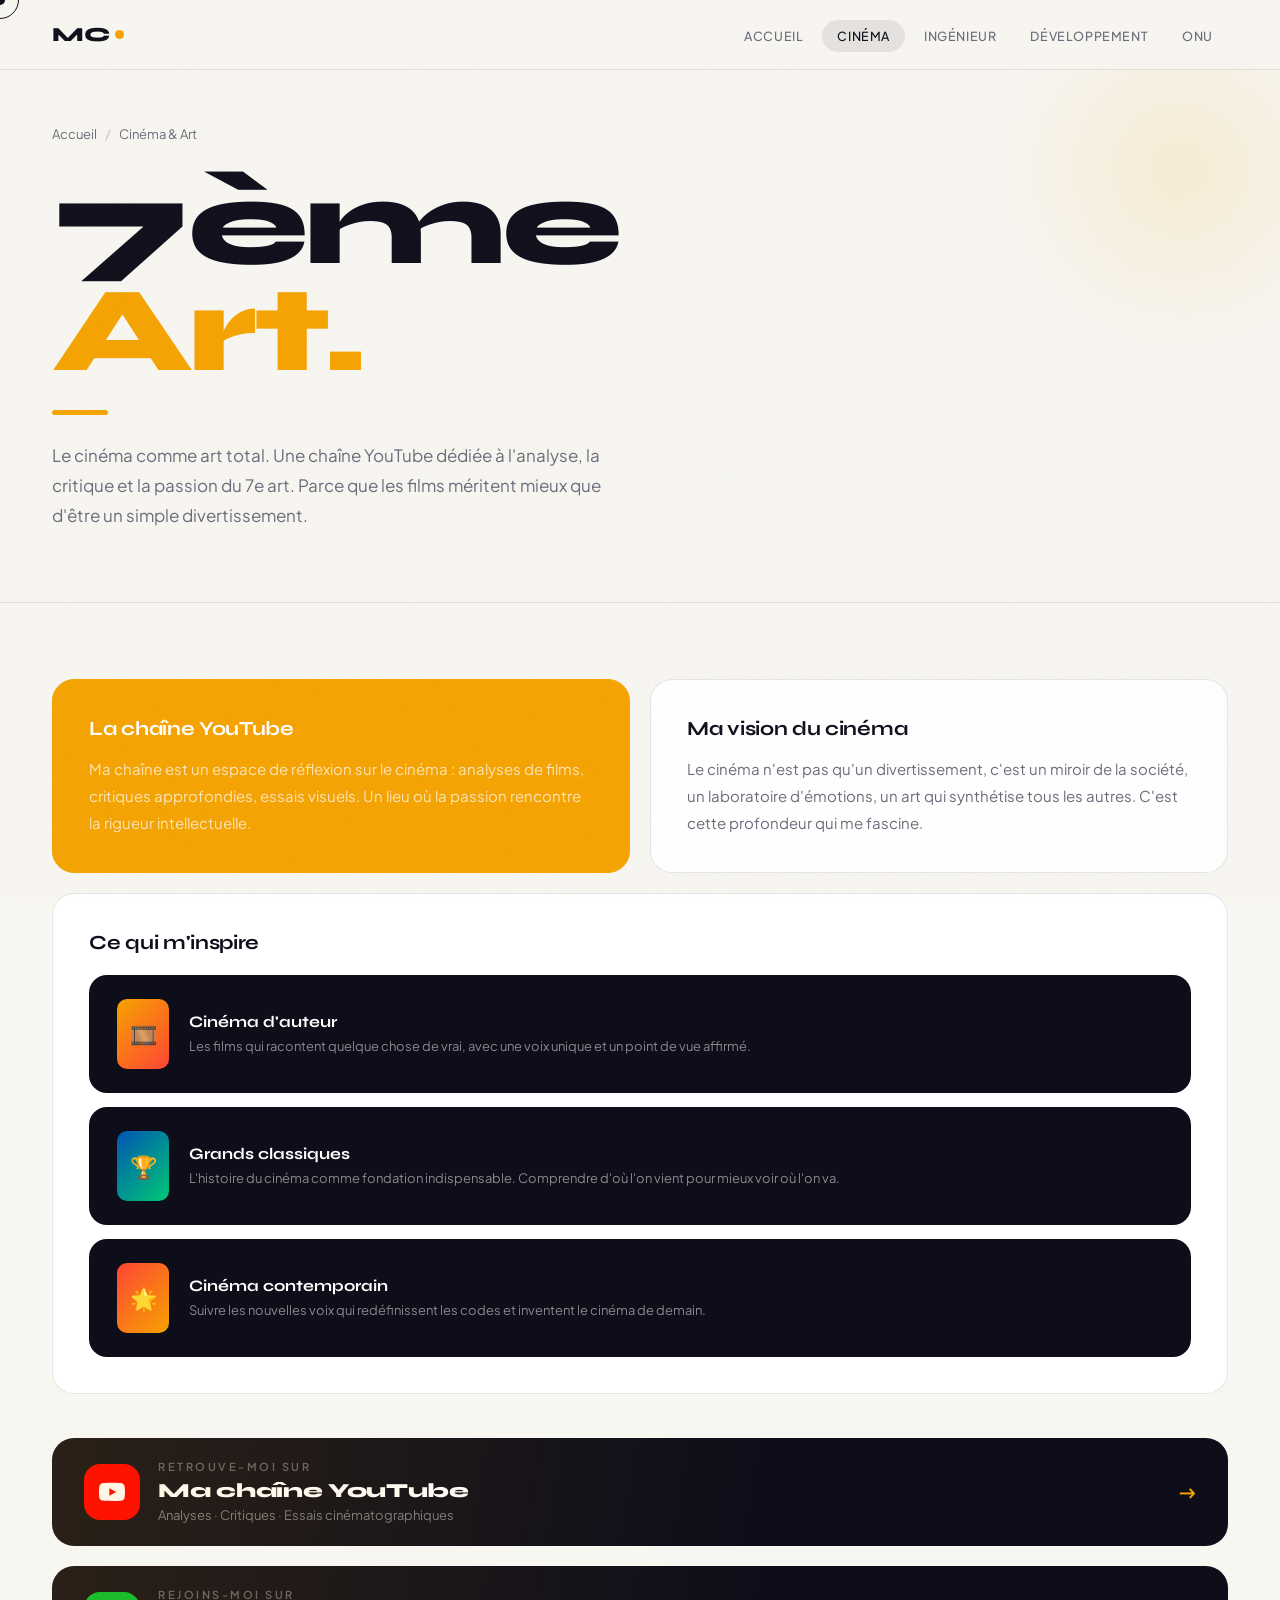
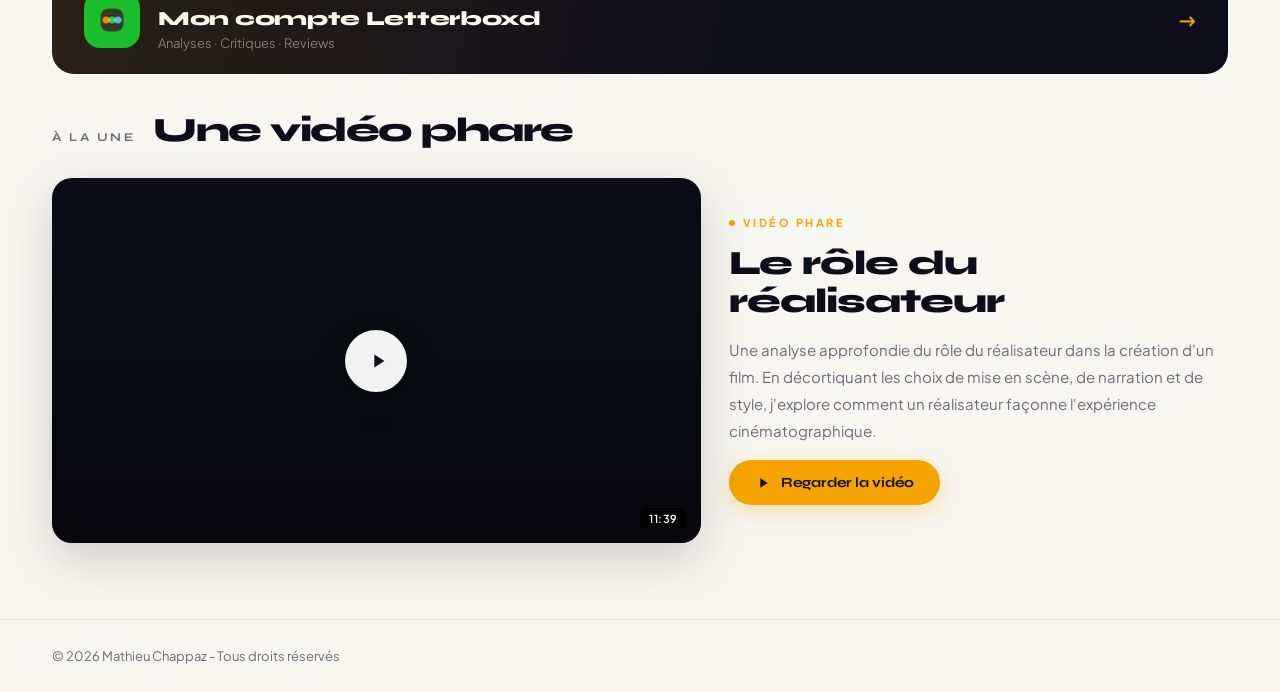
==== cinema.html @ b25f7c5b "Initial Refonte" ====
<!DOCTYPE html>
<html lang="fr">
<head>
  <meta charset="UTF-8">
  <meta name="viewport" content="width=device-width, initial-scale=1.0">
  <title>Cinéma — Mathieu Chappaz</title>
  <link rel="preconnect" href="https://fonts.googleapis.com">
  <link rel="preconnect" href="https://fonts.gstatic.com" crossorigin>
  <link href="https://fonts.googleapis.com/css2?family=Syne:wght@400;500;600;700;800&family=Plus+Jakarta+Sans:ital,wght@0,300;0,400;0,500;0,600;1,300;1,400&display=swap" rel="stylesheet">
  <link rel="stylesheet" href="style-base.css">
  <style>
    :root { --current: #F5A300; }
  </style>
  <script type="application/ld+json">
    {
      "@context": "https://schema.org",
      "@type": "Person",
      "url": "https://mathieuchappaz.com",
      "logo": "https://mathieuchappaz.com/Images/logo.png"
    }
  </script>
</head>
<body>
  <div class="c-dot" id="cDot"></div>
  <div class="c-ring" id="cRing"></div>

  <nav>
    <a class="nav-logo" onclick="go('home')">MC <div class="nav-logo-dot" id="navDot"></div></a>
    <ul class="nav-links">
      <li><a onclick="go('home')" id="nl-home">Accueil</a></li>
      <li><a onclick="go('cinema')" id="nl-cin" class="active">Cinéma</a></li>
      <li><a onclick="go('ingenieur')" id="nl-ing">Ingénieur</a></li>
      <li><a onclick="go('dev')" id="nl-dev">Développement</a></li>
      <li><a onclick="go('onu')" id="nl-onu">ONU</a></li>
    </ul>
    <div class="nav-hamburger" id="hamburger" onclick="toggleDrawer()"><span></span><span></span><span></span></div>
  </nav>
  <div class="mobile-drawer" id="mDrawer">
    <a onclick="go('home');toggleDrawer()">Accueil</a>
    <a onclick="go('cinema');toggleDrawer()">Cinéma</a>
    <a onclick="go('ingenieur');toggleDrawer()">Ingénieur</a>
    <a onclick="go('dev');toggleDrawer()">Développement</a>
    <a onclick="go('onu');toggleDrawer()">Nations Unies</a>
  </div>

  <div class="page" id="page-cinema" data-accent="cinema">
    <section class="inner-hero"><div class="inner-hero-deco"></div><p class="breadcrumb"><span onclick="go('home')">Accueil</span><span class="sep">/</span> Cinéma &amp; Art</p><div class="page-big-title">7ème<br><span class="a">Art.</span></div><div class="accent-bar"></div><p class="page-sub">Le cinéma comme art total. Une chaîne YouTube dédiée à l'analyse, la critique et la passion du 7e art. Parce que les films méritent mieux que d'être un simple divertissement.</p></section>
    <div class="inner-content">
      <div class="cards2">
        <div class="cblock accent reveal"><h3>La chaîne YouTube</h3><p>Ma chaîne est un espace de réflexion sur le cinéma : analyses de films, critiques approfondies, essais visuels. Un lieu où la passion rencontre la rigueur intellectuelle.</p></div>
        <div class="cblock reveal"><h3>Ma vision du cinéma</h3><p>Le cinéma n'est pas qu'un divertissement, c'est un miroir de la société, un laboratoire d'émotions, un art qui synthétise tous les autres. C'est cette profondeur qui me fascine.</p></div>
        <div class="cblock span2 reveal"><h3>Ce qui m'inspire</h3><div class="films-list" style="margin-top:20px;"><div class="film-row"><div class="film-thumb c1">🎞️</div><div class="film-info"><h4>Cinéma d'auteur</h4><p>Les films qui racontent quelque chose de vrai, avec une voix unique et un point de vue affirmé.</p></div></div><div class="film-row"><div class="film-thumb c2">🏆</div><div class="film-info"><h4>Grands classiques</h4><p>L'histoire du cinéma comme fondation indispensable. Comprendre d'où l'on vient pour mieux voir où l'on va.</p></div></div><div class="film-row"><div class="film-thumb c3">🌟</div><div class="film-info"><h4>Cinéma contemporain</h4><p>Suivre les nouvelles voix qui redéfinissent les codes et inventent le cinéma de demain.</p></div></div></div></div>
      </div>
      <div class="yt-channel-wrap reveal">
        <a href="https://www.youtube.com/@mathieuchppz" target="_blank" rel="noopener" class="yt-channel-btn">
          <div class="yt-icon-wrap"><svg viewBox="0 0 24 24"><path d="M23.498 6.186a3.016 3.016 0 0 0-2.122-2.136C19.505 3.545 12 3.545 12 3.545s-7.505 0-9.377.505A3.017 3.017 0 0 0 .502 6.186C0 8.07 0 12 0 12s0 3.93.502 5.814a3.016 3.016 0 0 0 2.122 2.136c1.871.505 9.376.505 9.376.505s7.505 0 9.377-.505a3.015 3.015 0 0 0 2.122-2.136C24 15.93 24 12 24 12s0-3.93-.502-5.814zM9.545 15.568V8.432L15.818 12l-6.273 3.568z"/></svg></div>
          <div class="yt-channel-info"><p>Retrouve-moi sur</p><h3>Ma chaîne YouTube</h3><span class="yt-channel-sub">Analyses · Critiques · Essais cinématographiques</span></div>
          <span class="yt-arrow">→</span>
        </a>
      </div>
      <div class="yt-channel-wrap reveal" style="margin-top:0;">
        <a href="https://letterboxd.com/Mathieuchppz/" target="_blank" rel="noopener" class="yt-channel-btn">
          <div class="yt-icon-wrap" style="background:#00C030;"><img src="Images/CINEMA/Letterboxd_Logo.png" alt="Letterboxd" style="width:26px;height:26px;object-fit:contain;"></div>
          <div class="yt-channel-info"><p>Rejoins-moi sur</p><h3>Mon compte Letterboxd</h3><span class="yt-channel-sub">Analyses · Critiques · Reviews</span></div>
          <span class="yt-arrow">→</span>
        </a>
      </div>
      <div class="section-head" style="margin-bottom:28px; margin-top:36px;"><span class="s-num">À la une</span><h2 class="s-title" style="font-size:clamp(22px,2.8vw,34px);">Une vidéo phare</h2></div>
      <div class="featured-video-wrap reveal">
        <a class="video-thumbnail" href="https://youtu.be/2oAzwZr1Eak" target="_blank" rel="noopener">
          <div class="thumb-bg" style="background-image:url('https://img.youtube.com/vi/2oAzwZr1Eak/maxresdefault.jpg'); background-size:cover; background-position:center;"></div>
          <div class="thumb-overlay"></div>
          <div class="play-btn"><svg viewBox="0 0 24 24"><path d="M8 5v14l11-7z"/></svg></div>
          <span class="video-duration">11:39</span>
        </a>
        <div class="video-info">
          <span class="video-tag"><span class="video-tag-dot"></span>Vidéo phare</span>
          <h3 class="video-title">Le rôle du réalisateur</h3>
          <p class="video-desc">Une analyse approfondie du rôle du réalisateur dans la création d'un film. En décortiquant les choix de mise en scène, de narration et de style, j'explore comment un réalisateur façonne l'expérience cinématographique.</p>
          <a class="video-watch-btn" href="https://youtu.be/2oAzwZr1Eak" target="_blank" rel="noopener"><svg viewBox="0 0 24 24"><path d="M8 5v14l11-7z"/></svg>Regarder la vidéo</a>
        </div>
      </div>
    </div>
    <footer><p>© 2026 Mathieu Chappaz - Tous droits réservés</p></footer>
  </div>

  <script src="script-base.js"></script>
</body>
</html>
---- style-base.css ----
:root {
      --bg:        #F8F6F1;
      --dark:      #0E0E1A;
      --text:      #1A1A2E;
      --muted:     #6B6B7B;
      --border:    rgba(14,14,26,0.1);
      --onu:       #0055B3;
      --ing:       #8E4585;
      --cinema:    #F5A300;
      --dev:       #00C875;
      --nav-h:     70px;
      --ff-d:      'Syne', sans-serif;
      --ff-b:      'Plus Jakarta Sans', sans-serif;
      --current:   #FF4535;
      --cursor-col:#0E0E1A;
    }
    *, *::before, *::after { margin:0; padding:0; box-sizing:border-box; }
    html { scroll-behavior:smooth; }
    body { background:var(--bg); color:var(--text); font-family:var(--ff-b); cursor:none; overflow-x:hidden; -webkit-font-smoothing:antialiased; }
    body::after { content:''; position:fixed; inset:0; background-image:url("data:image/svg+xml,%3Csvg xmlns='http://www.w3.org/2000/svg' width='300' height='300'%3E%3Cfilter id='n'%3E%3CfeTurbulence type='fractalNoise' baseFrequency='0.75' numOctaves='4'/%3E%3C/filter%3E%3Crect width='300' height='300' filter='url(%23n)' opacity='0.04'/%3E%3C/svg%3E"); pointer-events:none; z-index:9000; }

    /* CURSOR — uses --cursor-col so it can be changed per page */
    .c-dot  { position:fixed; width:10px; height:10px; background:var(--cursor-col); border-radius:50%; pointer-events:none; z-index:9999; transform:translate(-50%,-50%); transition:transform .2s, background .3s; mix-blend-mode:multiply; }
    .c-ring { position:fixed; width:38px; height:38px; border:1.5px solid var(--cursor-col); border-radius:50%; pointer-events:none; z-index:9998; transform:translate(-50%,-50%); mix-blend-mode:multiply; transition:border-color .3s; }

    /* NAV */
    nav { position:fixed; top:0; left:0; right:0; height:var(--nav-h); display:flex; align-items:center; justify-content:space-between; padding:0 52px; background:rgba(248,246,241,.88); backdrop-filter:blur(14px); border-bottom:1px solid var(--border); z-index:1000; }
    .nav-logo { font-family:var(--ff-d); font-size:20px; font-weight:800; letter-spacing:-.5px; color:var(--dark); display:flex; align-items:center; gap:6px; text-decoration:none; cursor:pointer; }
    .nav-logo-dot { width:9px; height:9px; border-radius:50%; background:var(--current); transition:background .4s; }
    .nav-links { display:flex; gap:4px; list-style:none; }
    .nav-links a { font-size:12.5px; font-weight:500; letter-spacing:.6px; text-transform:uppercase; color:var(--muted); padding:8px 15px; border-radius:100px; cursor:pointer; transition:all .25s; text-decoration:none; }
    .nav-links a:hover { color:var(--dark); background:rgba(14,14,26,.07); }
    .nav-links a.active { color:var(--dark); background:rgba(14,14,26,.08); }
    .nav-hamburger { display:none; flex-direction:column; gap:5px; cursor:pointer; padding:8px; }
    .nav-hamburger span { display:block; width:22px; height:2px; background:var(--dark); border-radius:2px; transition:.3s; }
    .mobile-drawer { display:none; position:fixed; top:var(--nav-h); left:0; right:0; background:var(--bg); border-bottom:1px solid var(--border); z-index:999; flex-direction:column; padding:16px; }
    .mobile-drawer.open { display:flex; }
    .mobile-drawer a { font-size:15px; font-weight:600; color:var(--text); padding:14px 16px; border-radius:12px; text-decoration:none; transition:background .2s; cursor:pointer; }
    .mobile-drawer a:hover { background:rgba(14,14,26,.06); }

    /* Remove blur on ONU texts pages (PC + mobile) */
    /* PAGE SYSTEM */
    .page { min-height:100vh; padding-top:var(--nav-h); animation:pageIn .5s cubic-bezier(.16,1,.3,1); }
    @keyframes pageIn { from{opacity:0;transform:translateY(16px)} to{opacity:1;transform:translateY(0)} }

    /* HERO */
    .hero { min-height:calc(100vh - var(--nav-h)); padding:52px 52px 48px; display:flex; flex-direction:column; justify-content:center; position:relative; overflow:hidden; }
    .hero-kicker { font-size:12px; font-weight:600; letter-spacing:3.5px; text-transform:uppercase; color:var(--muted); margin-bottom:28px; opacity:0; animation:revealUp .6s ease forwards .2s; }
    .hero-name { font-family:var(--ff-d); font-weight:800; letter-spacing:-5px; line-height:.88; }
    .hero-name .ln { display:block; overflow:hidden; }
    .hero-name .ln span { display:block; font-size:clamp(72px,12.5vw,196px); opacity:0; transform:translateY(90px); }
    .hero-name .ln:nth-child(1) span { animation:slideUp .85s cubic-bezier(.16,1,.3,1) forwards .3s; }
    .hero-name .ln:nth-child(2) span { animation:slideUp .85s cubic-bezier(.16,1,.3,1) forwards .48s; color:transparent; -webkit-text-stroke:2.5px var(--dark); }
    .hero-bottom { margin-top:36px; display:flex; align-items:flex-end; justify-content:space-between; gap:24px; opacity:0; animation:revealUp .7s ease forwards .85s; }
    .hero-tagline { font-family:var(--ff-d); font-size:clamp(18px,2.2vw,28px); font-weight:600; color:var(--dark); letter-spacing:-.5px; max-width:440px; line-height:1.25; }
    .hero-scroll { position:absolute; right:52px; bottom:44px; display:flex; flex-direction:column; align-items:center; gap:10px; opacity:0; animation:revealUp .6s ease forwards 1.2s; }
    .hero-scroll span { font-size:10px; letter-spacing:3px; text-transform:uppercase; color:var(--muted); writing-mode:vertical-rl; }
    .hero-scroll-line { width:1px; height:52px; background:linear-gradient(to bottom, var(--muted), transparent); }
    .hero-blob { position:absolute; right:-180px; top:50%; width:520px; height:520px; border-radius:50%; background:radial-gradient(circle, rgba(245,163,0,.14) 0%, transparent 70%); transform:translateY(-50%); pointer-events:none; }

    /* DOMAINS */
    .section-domains { padding:80px 52px; }
    .section-head { display:flex; align-items:baseline; gap:18px; margin-bottom:44px; }
    .s-num { font-family:var(--ff-d); font-size:12px; font-weight:700; letter-spacing:2.5px; text-transform:uppercase; color:var(--muted); }
    .s-title { font-family:var(--ff-d); font-size:clamp(28px,3.5vw,48px); font-weight:800; letter-spacing:-1.5px; color:var(--dark); }
    .domains-grid { display:grid; grid-template-columns:1.35fr 1fr 1fr 1.35fr; grid-template-rows:370px 260px; gap:14px; }
    .dcard { border-radius:22px; padding:32px 36px; overflow:hidden; position:relative; cursor:pointer; display:flex; flex-direction:column; transition:transform .45s cubic-bezier(.16,1,.3,1), box-shadow .45s; }
    .dcard:hover { transform:scale(.975) translateY(-6px); box-shadow:0 28px 60px rgba(0,0,0,.12); }
    .dcard::before { content:''; position:absolute; inset:0; background:linear-gradient(145deg, rgba(255,255,255,.18) 0%, transparent 55%); pointer-events:none; }
    .dcard.ing { background:var(--ing); grid-column:2/4; grid-row:1; }
    .dcard.cin { background:var(--cinema); grid-column:1; grid-row:1/3; }
    .dcard.dev { background:var(--dev); grid-column:2/4; grid-row:2; }
    .dcard.onu { background:var(--onu); grid-column:4; grid-row:1/3; }
    .dcard-idx { font-family:var(--ff-d); font-size:11px; font-weight:700; letter-spacing:2px; color:rgba(255,255,255,.45); margin-bottom:auto; }
    .dcard-body { display:flex; flex-direction:column; }
    .dcard-ico { font-size:38px; line-height:1; margin-bottom:14px; }
    .dcard-title { font-family:var(--ff-d); font-size:26px; font-weight:800; color:#fff; letter-spacing:-.5px; line-height:1.1; margin-bottom:10px; }
    .dcard-desc { font-size:13.5px; line-height:1.65; color:rgba(255,255,255,.7); max-width:300px; margin-bottom:22px; }
    .dcard-cta { display:inline-flex; align-items:center; gap:8px; font-size:12px; font-weight:700; letter-spacing:1.5px; text-transform:uppercase; color:#fff; border-bottom:1.5px solid rgba(255,255,255,.35); padding-bottom:4px; transition:gap .25s; }
    .dcard:hover .dcard-cta { gap:16px; }

    /* ABOUT — photo agrandie */
    .section-about { padding:100px 52px; display:grid; grid-template-columns:auto 1.1fr; gap:72px; align-items:center; }
    .about-photo-wrap { position:relative; flex-shrink:0; }
    .about-photo {
      width:480px; height:620px;
      border-radius:28px;
      background:linear-gradient(160deg, rgba(255,69,53,.07) 0%, rgba(0,85,179,.07) 50%, rgba(245,163,0,.07) 100%);
      border:1.5px solid var(--border);
      display:flex; flex-direction:column; align-items:center; justify-content:center;
      font-size:72px; gap:12px; overflow:hidden; position:relative;
    }
    .about-photo img { width:100%; height:100%; object-fit:cover; display:block; }
    .about-photo-hint { font-size:12px; color:var(--muted); font-style:italic; }
    .about-pills { position:absolute; right:-20px; top:36px; display:flex; flex-direction:column; gap:10px; }
    .pill { background:var(--dark); color:#fff; padding:11px 18px; border-radius:100px; font-size:13px; font-weight:500; white-space:nowrap; display:flex; align-items:center; gap:8px; box-shadow:0 6px 20px rgba(14,14,26,.18); }
    .pill strong { font-family:var(--ff-d); font-size:16px; font-weight:800; }
    .about-label { font-size:11px; font-weight:700; letter-spacing:3.5px; text-transform:uppercase; color:var(--muted); margin-bottom:14px; }
    .about-heading { font-family:var(--ff-d); font-size:clamp(34px,3.8vw,52px); font-weight:800; letter-spacing:-2px; line-height:1.02; color:var(--dark); margin-bottom:22px; }
    .about-heading em { font-style:italic; color:#FF4535; }
    .about-body { font-size:15.5px; line-height:1.85; color:var(--muted); margin-bottom:30px; }
    .tags-row { display:flex; flex-wrap:wrap; gap:9px; }
    .tag { padding:7px 15px; border-radius:100px; border:1.5px solid var(--border); font-size:13px; font-weight:500; color:var(--text); cursor:default; transition:all .25s; }
    .tag:hover { border-color:var(--dark); background:var(--dark); color:#fff; }

    /* CONTACT */
    .section-contact { margin:20px 52px 80px; background:var(--dark); border-radius:30px; padding:76px 72px; display:flex; align-items:center; justify-content:space-between; gap:48px; position:relative; overflow:hidden; }
    .contact-glow1 { position:absolute; right:-100px; top:-120px; width:420px; height:420px; border-radius:50%; background:radial-gradient(circle, var(--onu), transparent 70%); opacity:.28; pointer-events:none; }
    .contact-glow2 { position:absolute; left:180px; bottom:-100px; width:320px; height:320px; border-radius:50%; background:radial-gradient(circle, var(--cinema), transparent 70%); opacity:.2; pointer-events:none; }
    .contact-copy { position:relative; z-index:1; }
    .contact-copy h2 { font-family:var(--ff-d); font-size:clamp(40px,5.5vw,76px); font-weight:800; letter-spacing:-3px; color:#fff; line-height:.92; margin-bottom:18px; }
    .contact-copy p { font-size:15.5px; color:rgba(255,255,255,.5); max-width:360px; line-height:1.75; }
    .contact-btn-wrap { flex-shrink:0; z-index:1; }
    .contact-btn { display:inline-flex; align-items:center; gap:14px; background:#fff; color:var(--dark); padding:18px 30px; border-radius:100px; font-family:var(--ff-d); font-size:17px; font-weight:700; letter-spacing:-.3px; text-decoration:none; transition:all .3s; box-shadow:0 8px 32px rgba(0,0,0,.2); }
    .contact-btn:hover { background:var(--dev); transform:scale(1.04); }
    .contact-btn-icon { width:34px; height:34px; background:var(--dark); border-radius:50%; display:flex; align-items:center; justify-content:center; font-size:15px; flex-shrink:0; }

    /* FOOTER */
    footer { padding:28px 52px; border-top:1px solid var(--border); display:flex; align-items:center; justify-content:space-between; }
    footer p { font-size:13px; color:var(--muted); }

    /* INNER PAGES */
    [data-accent="onu"]     { --pa: var(--onu); }
    [data-accent="ing"]     { --pa: var(--ing); }
    [data-accent="cinema"]  { --pa: var(--cinema); }
    [data-accent="dev"]     { --pa: var(--dev); }
    [data-accent="hopaway"] { --pa: #00C875; }
    [data-accent="opinion"] { --pa: var(--dev); }
    [data-accent="texte"]   { --pa: var(--onu); }
    .inner-hero { padding:56px 52px 72px; position:relative; overflow:hidden; border-bottom:1px solid var(--border); }
    .breadcrumb { font-size:13px; color:var(--muted); display:flex; align-items:center; gap:8px; margin-bottom:28px; }
    .breadcrumb span { cursor:pointer; transition:color .2s; }
    .breadcrumb span:hover { color:var(--dark); }
    .breadcrumb .sep { opacity:.4; }
    .page-big-title { font-family:var(--ff-d); font-weight:800; font-size:clamp(56px,9.5vw,136px); letter-spacing:-4px; line-height:.88; color:var(--dark); }
    .page-big-title .a { color:var(--pa); }
    .accent-bar { width:56px; height:5px; border-radius:100px; background:var(--pa); margin:26px 0; }
    .page-sub { font-size:17px; color:var(--muted); max-width:580px; line-height:1.75; }
    .texte-sub {
      font-size:15px;
      color:var(--muted);
      max-width:760px;
      line-height:1.8;
      letter-spacing:.1px;
    }
    .texte-sub-video-wrap {
      margin-top:18px;
      max-width:560px;
      border-radius:16px;
      overflow:hidden;
      border:1px solid var(--border);
      background:#111;
      box-shadow:0 18px 45px rgba(14,14,26,.18);
      transition:transform .35s cubic-bezier(.16,1,.3,1), box-shadow .35s;
    }
    .texte-sub-video-wrap:hover {
      transform:translateY(-4px);
      box-shadow:0 26px 58px rgba(14,14,26,.26);
    }
    .texte-sub-video {
      display:block;
      width:100%;
      height:auto;
      aspect-ratio:16/9;
      background:#000;
      cursor:pointer;
    }
    .inner-hero-deco { position:absolute; right:-80px; top:-80px; width:360px; height:360px; border-radius:50%; background:radial-gradient(circle, var(--pa), transparent 70%); opacity:.12; pointer-events:none; }
    .inner-content { padding:76px 52px; }

    /* CARDS */
    .cards2 { display:grid; grid-template-columns:1fr 1fr; gap:20px; margin-bottom:40px; }
    .cblock { background:#fff; border:1px solid var(--border); border-radius:22px; padding:36px; }
    .cblock.accent { background:var(--pa); border-color:var(--pa); }
    .cblock h3 { font-family:var(--ff-d); font-size:20px; font-weight:700; color:var(--dark); letter-spacing:-.3px; margin-bottom:14px; }
    .cblock.accent h3 { color:#fff; }
    .cblock p { font-size:15px; line-height:1.8; color:var(--muted); }
    .cblock.accent p { color:rgba(255,255,255,.72); }
    .cblock.span2 { grid-column:1/3; }

    /* TIMELINE */
    .timeline { padding-left:28px; position:relative; }
    .timeline::before { content:''; position:absolute; left:0; top:10px; bottom:0; width:2px; background:var(--border); }
    .tl-item { position:relative; margin-bottom:32px; }
    .tl-item::before { content:''; position:absolute; left:-32px; top:10px; width:10px; height:10px; border-radius:50%; background:var(--pa); border:2px solid var(--bg); }
    .tl-date { font-size:11px; font-weight:700; letter-spacing:2.5px; text-transform:uppercase; color:var(--pa); margin-bottom:5px; }
    .tl-title { font-family:var(--ff-d); font-size:18px; font-weight:700; color:var(--dark); letter-spacing:-.3px; margin-bottom:7px; }
    .tl-desc { font-size:14px; line-height:1.72; color:var(--muted); }

    /* SKILLS */
    .skills-row { display:grid; grid-template-columns:repeat(3,1fr); gap:16px; }
    .skill-tile { text-align:center; padding:28px 20px; background:var(--bg); border-radius:18px; border:1px solid var(--border); transition:transform .3s, box-shadow .3s; }
    .skill-tile:hover { transform:translateY(-6px); box-shadow:0 16px 40px rgba(0,0,0,.07); }
    .skill-tile .ico { font-size:34px; margin-bottom:12px; }
    .skill-tile p { font-family:var(--ff-d); font-size:14px; font-weight:700; color:var(--dark); }

    /* PROJECT CARDS */
    .projects-grid { display:grid; grid-template-columns:repeat(3,1fr); gap:20px; margin-bottom:48px; }
    .proj-card { border-radius:24px; overflow:hidden; background:#fff; border:1px solid var(--border); display:flex; flex-direction:column; cursor:pointer; transition:transform .4s cubic-bezier(.16,1,.3,1), box-shadow .4s; }
    .proj-card:hover { transform:translateY(-10px); box-shadow:0 32px 64px rgba(0,0,0,.1); }
    .proj-card:hover .proj-img { transform:scale(1.06); }
    .proj-card:hover .proj-arrow { transform:translateX(5px); }
    .proj-visual { width:100%; height:220px; overflow:hidden; position:relative; flex-shrink:0; }
    .proj-img { width:100%; height:100%; object-fit:cover; display:block; transition:transform .5s cubic-bezier(.16,1,.3,1); }
    .proj-visual.c-green { background:linear-gradient(135deg,#00C87522,#005C3522); }
    .proj-visual-ico { position:absolute; inset:0; display:flex; align-items:center; justify-content:center; font-size:56px; }
    .proj-badge { position:absolute; top:14px; left:14px; background:var(--dark); color:#fff; font-size:10px; font-weight:700; letter-spacing:1.5px; text-transform:uppercase; padding:5px 12px; border-radius:100px; }
    .proj-badge.award { background:var(--cinema); color:var(--dark); }
    .proj-body { padding:24px 26px 26px; display:flex; flex-direction:column; flex:1; gap:10px; }
    .proj-num { font-size:10px; font-weight:700; letter-spacing:2.5px; text-transform:uppercase; color:var(--dev); }
    .proj-body h3 { font-family:var(--ff-d); font-size:19px; font-weight:800; color:var(--dark); letter-spacing:-.4px; line-height:1.15; }
    .proj-body p { font-size:13.5px; color:var(--muted); line-height:1.7; flex:1; }
    .proj-footer { display:flex; align-items:center; justify-content:space-between; margin-top:6px; padding-top:16px; border-top:1px solid var(--border); }
    .proj-tag { display:inline-flex; align-items:center; gap:6px; padding:6px 13px; border-radius:100px; background:rgba(0,200,117,.12); color:#009B5C; font-size:11px; font-weight:700; letter-spacing:.8px; text-transform:uppercase; text-decoration:none; }
    .proj-arrow { font-size:18px; color:var(--muted); transition:transform .3s, color .3s; font-family:var(--ff-d); font-weight:700; }
    .proj-card:hover .proj-arrow { color:var(--dark); }

    /* RESEARCH CARD (lien vers un travail de recherche externe) */
    .research-card { display:flex; align-items:stretch; background:#fff; border:1px solid var(--border); border-radius:24px; overflow:hidden; text-decoration:none; color:inherit; margin-bottom:48px; transition:transform .4s cubic-bezier(.16,1,.3,1), box-shadow .4s; }
    .research-card:hover { transform:translateY(-8px); box-shadow:0 28px 60px rgba(0,0,0,.1); }
    .research-card:hover .research-arrow { transform:translate(3px,-3px); }
    .research-visual { flex:0 0 220px; display:flex; align-items:center; justify-content:center; background:linear-gradient(150deg, var(--pa), var(--dark)); }
    .research-ico { font-size:56px; }
    .research-body { flex:1; padding:32px 36px; display:flex; flex-direction:column; gap:12px; }
    .research-meta { font-size:11px; font-weight:700; letter-spacing:2px; text-transform:uppercase; color:var(--pa); }
    .research-body h3 { font-family:var(--ff-d); font-size:22px; font-weight:800; color:var(--dark); letter-spacing:-.4px; line-height:1.2; }
    .research-body p { font-size:14px; line-height:1.75; color:var(--muted); max-width:580px; }
    .research-tags { display:flex; flex-wrap:wrap; gap:8px; margin-top:2px; }
    .research-tag { font-size:11px; font-weight:700; letter-spacing:.6px; text-transform:uppercase; color:var(--pa); background:rgba(14,14,26,.06); padding:6px 12px; border-radius:100px; }
    .research-link { display:inline-flex; align-items:center; gap:8px; font-size:12.5px; font-weight:700; letter-spacing:1px; text-transform:uppercase; color:var(--dark); margin-top:auto; padding-top:10px; }
    .research-arrow { display:inline-block; transition:transform .3s; }

    /* ONU GALLERY */
    .onu-gallery { display:grid; grid-template-columns:1.6fr 1fr 1fr; grid-template-rows:260px 200px; gap:14px; margin-top:32px; }
    .onu-photo { border-radius:20px; overflow:hidden; position:relative; display:flex; align-items:flex-end; transition:transform .4s cubic-bezier(.16,1,.3,1), box-shadow .4s; }
    .onu-photo:hover { transform:scale(.975) translateY(-5px); box-shadow:0 24px 52px rgba(0,0,0,.13); }
    .onu-photo.span-col { grid-column:1; grid-row:1/3; }
    .onu-photo.top-r1 { grid-column:2; grid-row:1; }
    .onu-photo.top-r2 { grid-column:3; grid-row:1; }
    .onu-photo.bot-r1 { grid-column:2; grid-row:2; }
    .onu-photo.bot-r2 { grid-column:3; grid-row:2; }
    .onu-photo-overlay { position:absolute; inset:0; background:linear-gradient(to bottom, transparent 40%, rgba(0,0,0,.45) 100%); z-index:1; }

    /* ONU — PRIX ET DISTINCTIONS */
    .onu-award-wrap { margin-top:28px; margin-bottom:68px; max-width:980px; margin-left:auto; margin-right:auto; }
    .onu-award-card { cursor:pointer; background:#fff; border:1px solid var(--border); border-radius:24px; padding:18px; transition:transform .35s cubic-bezier(.16,1,.3,1), box-shadow .35s; box-shadow:0 10px 34px rgba(14,14,26,.08); }
    .onu-award-card:hover { transform:translateY(-6px); box-shadow:0 24px 56px rgba(14,14,26,.14); }
    .onu-award-image-wrap { position:relative; border-radius:18px; overflow:hidden; aspect-ratio:16/9; background:linear-gradient(130deg,#f4f7ff,#dfe8ff); }
    .onu-award-image { width:100%; height:100%; object-fit:cover; display:block; }
    .onu-award-image-overlay { position:absolute; inset:0; background:linear-gradient(to top, rgba(14,14,26,.42) 0%, rgba(14,14,26,.08) 55%, rgba(14,14,26,0) 100%); }
    .onu-award-zoom-hint { position:absolute; right:16px; bottom:16px; background:rgba(255,255,255,.92); color:var(--dark); font-size:10px; font-weight:700; letter-spacing:1.8px; text-transform:uppercase; padding:8px 12px; border-radius:100px; }
    .onu-award-caption { margin-top:16px; display:flex; flex-direction:column; gap:7px; }
    .onu-award-caption strong { font-family:var(--ff-d); font-size:18px; font-weight:800; color:var(--dark); letter-spacing:-.4px; }
    .onu-award-caption span { font-size:12px; letter-spacing:1.3px; text-transform:uppercase; color:var(--onu); font-weight:700; }

    .award-lightbox { position:fixed; inset:0; z-index:10020; display:grid; grid-template-columns:minmax(0,1fr) minmax(320px,440px); opacity:0; pointer-events:none; transition:opacity .26s ease; }
    .award-lightbox.open { opacity:1; pointer-events:auto; }
    .award-lightbox-backdrop { position:absolute; inset:0; background:rgba(9,12,22,.78); backdrop-filter:blur(3px); }
    .award-lightbox-media { position:relative; z-index:1; display:flex; align-items:center; justify-content:center; padding:34px; }
    .award-lightbox-media img { width:min(92vw,1200px); max-height:88vh; object-fit:contain; border-radius:20px; box-shadow:0 35px 80px rgba(0,0,0,.5); border:1px solid rgba(255,255,255,.16); }
    .award-lightbox-panel { position:relative; z-index:1; height:100%; background:linear-gradient(180deg,#ffffff 0%,#f8fafe 100%); border-left:1px solid rgba(0,85,179,.13); padding:34px 30px; overflow-y:auto; box-shadow:-10px 0 46px rgba(14,14,26,.15); }
    .award-lightbox-label { font-size:10px; font-weight:700; letter-spacing:2.2px; text-transform:uppercase; color:var(--onu); margin-bottom:14px; display:flex; align-items:center; gap:8px; }
    .award-lightbox-label::before { content:''; width:4px; height:4px; border-radius:50%; background:var(--onu); display:block; }
    .award-lightbox-title { font-family:var(--ff-d); font-size:28px; font-weight:800; letter-spacing:-.8px; color:var(--dark); line-height:1.08; margin-bottom:14px; }
    .award-lightbox-meta { font-size:11px; font-weight:700; letter-spacing:2px; text-transform:uppercase; color:var(--muted); margin-bottom:20px; }
    .award-lightbox-text { font-size:14px; line-height:1.8; color:var(--muted); }
    .award-lightbox-close { position:absolute; top:16px; right:16px; width:38px; height:38px; border-radius:50%; border:1px solid var(--border); background:#fff; color:var(--dark); display:flex; align-items:center; justify-content:center; font-size:18px; cursor:pointer; transition:transform .2s ease, box-shadow .2s ease; }
    .award-lightbox-close:hover { transform:scale(1.06); box-shadow:0 6px 20px rgba(14,14,26,.15); }

    /* CINEMA */
    .films-list { display:flex; flex-direction:column; gap:14px; }
    .film-row { background:var(--dark); border-radius:18px; padding:24px 28px; display:flex; align-items:center; gap:20px; transition:transform .3s; }
    .film-row:hover { transform:translateX(8px); }
    .film-thumb { width:52px; height:70px; border-radius:10px; flex-shrink:0; display:flex; align-items:center; justify-content:center; font-size:22px; }
    .film-thumb.c1 { background:linear-gradient(135deg,#F5A300,#FF4535); }
    .film-thumb.c2 { background:linear-gradient(135deg,#0055B3,#00C875); }
    .film-thumb.c3 { background:linear-gradient(135deg,#FF4535,#F5A300); }
    .film-info h4 { font-family:var(--ff-d); font-size:16px; font-weight:700; color:#fff; margin-bottom:5px; }
    .film-info p { font-size:13px; color:rgba(255,255,255,.5); line-height:1.6; }

    /* CHANNEL BUTTONS */
    .yt-channel-wrap { margin-top:44px; margin-bottom:20px; }
    .yt-channel-btn { display:inline-flex; align-items:center; gap:18px; background:var(--dark); border-radius:22px; padding:22px 32px; text-decoration:none; transition:transform .35s cubic-bezier(.16,1,.3,1), box-shadow .35s; position:relative; overflow:hidden; width:100%; }
    .yt-channel-btn::before { content:''; position:absolute; inset:0; background:linear-gradient(100deg, rgba(245,163,0,.12) 0%, transparent 60%); pointer-events:none; }
    .yt-channel-btn:hover { transform:translateY(-5px) scale(1.01); box-shadow:0 24px 52px rgba(14,14,26,.22); }
    .yt-channel-btn:hover .yt-arrow { transform:translateX(6px); }
    .yt-icon-wrap { width:56px; height:56px; border-radius:16px; flex-shrink:0; background:#FF0000; display:flex; align-items:center; justify-content:center; }
    .yt-icon-wrap svg { width:26px; height:26px; fill:#fff; }
    .yt-icon-wrap img { width:26px; height:26px; object-fit:contain; }
    .yt-channel-info { flex:1; }
    .yt-channel-info p { font-size:11px; font-weight:600; letter-spacing:2.5px; text-transform:uppercase; color:rgba(255,255,255,.35); margin-bottom:5px; }
    .yt-channel-info h3 { font-family:var(--ff-d); font-size:20px; font-weight:800; color:#fff; letter-spacing:-.3px; }
    .yt-channel-sub { font-size:13px; color:rgba(255,255,255,.45); margin-top:3px; }
    .yt-arrow { font-size:20px; color:var(--cinema); transition:transform .3s; flex-shrink:0; font-family:var(--ff-d); font-weight:700; }

    /* FEATURED VIDEO */
    .featured-video-wrap { display:grid; grid-template-columns:1.3fr 1fr; gap:28px; align-items:center; }
    .video-thumbnail { position:relative; border-radius:20px; overflow:hidden; aspect-ratio:16/9; cursor:pointer; display:block; text-decoration:none; background:var(--dark); box-shadow:0 16px 48px rgba(14,14,26,.18); transition:transform .4s cubic-bezier(.16,1,.3,1), box-shadow .4s; }
    .video-thumbnail:hover { transform:scale(1.025) translateY(-4px); box-shadow:0 28px 64px rgba(14,14,26,.28); }
    .video-thumbnail:hover .play-btn { transform:translate(-50%,-50%) scale(1.12); }
    .video-thumbnail:hover .thumb-overlay { opacity:.5; }
    .thumb-bg { position:absolute; inset:0; background:linear-gradient(135deg,#1a0a00,#3d1f00,#7a3d00,#F5A300); }
    .thumb-overlay { position:absolute; inset:0; background:linear-gradient(to bottom, rgba(0,0,0,.1) 0%, rgba(0,0,0,.55) 100%); transition:opacity .3s; }
    .play-btn { position:absolute; top:50%; left:50%; transform:translate(-50%,-50%); width:62px; height:62px; border-radius:50%; background:rgba(255,255,255,.95); backdrop-filter:blur(6px); display:flex; align-items:center; justify-content:center; transition:transform .35s cubic-bezier(.16,1,.3,1); box-shadow:0 8px 28px rgba(0,0,0,.3); }
    .play-btn svg { width:22px; height:22px; fill:var(--dark); margin-left:3px; }
    .video-duration { position:absolute; bottom:14px; right:14px; background:rgba(0,0,0,.75); color:#fff; font-size:11px; font-weight:600; padding:4px 9px; border-radius:7px; letter-spacing:.5px; }
    .video-info { display:flex; flex-direction:column; gap:16px; }
    .video-tag { display:inline-flex; align-items:center; gap:8px; font-size:11px; font-weight:700; letter-spacing:2.5px; text-transform:uppercase; color:var(--cinema); }
    .video-tag-dot { width:6px; height:6px; border-radius:50%; background:var(--cinema); flex-shrink:0; }
    .video-title { font-family:var(--ff-d); font-size:clamp(22px,2.8vw,34px); font-weight:800; letter-spacing:-1px; color:var(--dark); line-height:1.1; }
    .video-desc { font-size:15px; line-height:1.8; color:var(--muted); }
    .video-watch-btn { display:inline-flex; align-items:center; gap:10px; background:var(--cinema); color:var(--dark); padding:14px 26px; border-radius:100px; font-family:var(--ff-d); font-size:14px; font-weight:700; text-decoration:none; width:fit-content; transition:transform .3s, box-shadow .3s; box-shadow:0 6px 22px rgba(245,163,0,.3); }
    .video-watch-btn:hover { transform:translateY(-3px); box-shadow:0 12px 32px rgba(245,163,0,.4); }
    .video-watch-btn svg { width:16px; height:16px; fill:var(--dark); }

    /* PROJECT PAGE */
    .proj-hero-meta { display:flex; align-items:center; gap:14px; margin-bottom:20px; }
    .proj-meta-tag { padding:6px 14px; border-radius:100px; font-size:11px; font-weight:700; letter-spacing:1.5px; text-transform:uppercase; }
    .proj-meta-tag.type  { background:rgba(0,200,117,.15); color:#009B5C; }
    .proj-meta-tag.award { background:rgba(245,163,0,.15); color:#B57800; }
    .proj-meta-tag.year  { background:var(--border); color:var(--muted); }
    .proj-main-visual { width:100%; height:420px; border-radius:28px; overflow:hidden; position:relative; margin-bottom:52px; background:linear-gradient(135deg,#001a00,#003d1a,#00C875); border:1px solid var(--border); }
    .proj-main-visual img { width:100%; height:100%; object-fit:cover; display:block; }
    .proj-screens { display:grid; grid-template-columns:1fr 1fr 1fr; gap:16px; margin:40px 0; }
    .proj-screen { border-radius:18px; overflow:hidden; aspect-ratio:16/9; position:relative; background:linear-gradient(135deg,#001a00,#003d1a); border:1px solid var(--border); }
    .proj-screen img { width:100%; height:100%; object-fit:cover; display:block; }
    .award-banner { background:linear-gradient(100deg, #0E0E1A 0%, #1a2600 100%); border-radius:22px; padding:32px 40px; display:flex; align-items:center; gap:24px; margin:40px 0; position:relative; overflow:hidden; }
    .award-banner::before { content:''; position:absolute; inset:0; background:linear-gradient(100deg, rgba(0,200,117,.08), transparent); pointer-events:none; }
    .award-ico { font-size:48px; flex-shrink:0; }
    .award-text h4 { font-family:var(--ff-d); font-size:18px; font-weight:800; color:#fff; letter-spacing:-.3px; margin-bottom:6px; }
    .award-text p { font-size:14px; color:rgba(255,255,255,.5); line-height:1.6; }
    .award-badge { margin-left:auto; flex-shrink:0; background:var(--dev); color:var(--dark); font-family:var(--ff-d); font-size:12px; font-weight:800; padding:10px 20px; border-radius:100px; letter-spacing:.5px; }
    .back-btn { display:inline-flex; align-items:center; gap:10px; background:var(--dark); color:#fff; padding:13px 24px; border-radius:100px; font-family:var(--ff-d); font-size:13px; font-weight:700; text-decoration:none; cursor:pointer; margin-top:12px; transition:transform .3s, box-shadow .3s; box-shadow:0 4px 16px rgba(14,14,26,.15); }
    .back-btn:hover { transform:translateX(-4px); box-shadow:0 8px 28px rgba(14,14,26,.2); }

    /* MES TEXTES */
    .textes-list { display:flex; flex-direction:column; gap:12px; margin-top:24px; margin-bottom:60px; }
    .texte-item { background:#fff; border:1px solid var(--border); border-radius:18px; padding:22px 28px; display:flex; align-items:center; gap:20px; cursor:pointer; transition:transform .3s, box-shadow .3s; }
    .texte-item:hover { transform:translateX(8px); box-shadow:0 8px 28px rgba(0,0,0,.06); }
    .texte-item-num { font-family:var(--ff-d); font-size:28px; font-weight:800; color:rgba(0,85,179,.18); letter-spacing:-1px; flex-shrink:0; width:44px; }
    .texte-item-info { flex:1; }
    .texte-item-info h4 { font-family:var(--ff-d); font-size:16px; font-weight:700; color:var(--dark); letter-spacing:-.2px; margin-bottom:5px; }
    .texte-item-info p { font-size:13px; color:var(--muted); line-height:1.55; }
    .texte-item-date { font-size:11px; font-weight:700; letter-spacing:2px; text-transform:uppercase; color:var(--onu); flex-shrink:0; }
    .texte-item-arrow { font-size:18px; color:var(--muted); font-family:var(--ff-d); font-weight:700; flex-shrink:0; transition:transform .3s, color .3s; }
    .texte-item:hover .texte-item-arrow { transform:translateX(6px); color:var(--onu); }

    /* ═══ GENIUS TEXT PAGE — panel agrandi + scroll ═══ */
    .texte-page-layout {
      display:grid;
      grid-template-columns:1fr 500px;   /* panel élargi à 500px */
      gap:52px; align-items:start;
    }
    .texte-panel-col {
      position:sticky;
      top:calc(var(--nav-h) + 28px);
      /* hauteur max = viewport moins nav moins un peu de marge */
      max-height:calc(100vh - var(--nav-h) - 56px);
    }

    /* Le panel lui-même est scrollable */
    .texte-panel {
      background:#fff; border-radius:22px; border:1px solid var(--border);
      padding:28px;
      max-height:calc(100vh - var(--nav-h) - 56px);
      overflow-y:auto;
      opacity:0; transform:translateY(6px);
      transition:opacity .3s ease, transform .3s ease;
      pointer-events:none;
      /* scrollbar stylée */
      scrollbar-width:thin;
      scrollbar-color:rgba(0,85,179,.25) transparent;
    }
    .texte-panel::-webkit-scrollbar { width:5px; }
    .texte-panel::-webkit-scrollbar-track { background:transparent; }
    .texte-panel::-webkit-scrollbar-thumb { background:rgba(0,85,179,.25); border-radius:10px; }
    .texte-panel::-webkit-scrollbar-thumb:hover { background:rgba(0,85,179,.5); }

    .texte-panel.open { opacity:1; transform:translateY(0); pointer-events:all; }
    .texte-panel-hint { display:flex; flex-direction:column; align-items:center; justify-content:center; gap:10px; padding:32px 0; text-align:center; color:var(--muted); }
    .texte-panel-hint .hint-ico { font-size:30px; opacity:.35; }
    .texte-panel-hint p { font-size:13px; line-height:1.6; max-width:240px; }
    .texte-panel-inner { display:none; }
    .texte-panel.open .texte-panel-hint { display:none; }
    .texte-panel.open .texte-panel-inner { display:block; }

    .texte-panel-label { font-size:10px; font-weight:700; letter-spacing:2.5px; text-transform:uppercase; color:var(--onu); margin-bottom:12px; display:flex; align-items:center; gap:8px; }
    .texte-panel-label::before { content:''; display:block; width:4px; height:4px; border-radius:50%; background:var(--onu); }
    .texte-panel-title { font-family:var(--ff-d); font-size:16px; font-weight:700; color:var(--dark); letter-spacing:-.3px; margin-bottom:12px; line-height:1.2; }

    /* image dans le panel */
    .texte-panel-img {
      display:none; width:100%; border-radius:12px; margin-bottom:14px;
      object-fit:cover; max-height:200px;
    }

    .texte-panel-text { font-size:14px; line-height:1.8; color:var(--muted); }
    .texte-panel-close { margin-top:20px; padding-top:16px; border-top:1px solid var(--border); font-size:12px; color:var(--muted); cursor:pointer; transition:color .2s; display:inline-flex; align-items:center; gap:6px; font-weight:500; }
    .texte-panel-close:hover { color:var(--dark); }

    /* annotable lines */
    .annotable { cursor:pointer; padding:10px 16px; margin:4px -16px; border-radius:12px; transition:background .2s; position:relative; border-left:3px solid transparent; }
    .annotable:hover { background:rgba(0,85,179,.05); border-left-color:rgba(0,85,179,.3); }
    .annotable.active { background:rgba(0,85,179,.08); border-left-color:var(--onu); }
    .texte-body { font-size:16px; line-height:1.95; color:var(--text); }

    /* Mobile annotation overlay (drawer) */
    .panel-overlay {
      position:fixed; inset:0;
      background:rgba(14,14,26,.42);
      opacity:0; pointer-events:none;
      transition:opacity .25s ease;
      z-index:9996;
    }
    body.panel-open .panel-overlay { opacity:1; pointer-events:auto; }

    /* REVEAL */
    .reveal { opacity:0; transform:translateY(28px); transition:opacity .65s ease, transform .65s ease; }
    .reveal.visible { opacity:1; transform:translateY(0); }

    /* KEYFRAMES */
    @keyframes revealUp { from{opacity:0;transform:translateY(18px)} to{opacity:1;transform:translateY(0)} }
    @keyframes slideUp  { from{opacity:0;transform:translateY(90px)} to{opacity:1;transform:translateY(0)} }

    /* RESPONSIVE */
    @media (max-width:1200px) {
      .texte-page-layout { grid-template-columns:1fr 400px; }
    }
    @media (max-width:1100px) {
      .domains-grid { grid-template-columns:1fr 1fr; grid-template-rows:auto; }
      .dcard.ing,.dcard.cin,.dcard.dev,.dcard.onu { grid-column:auto; grid-row:auto; }
      .dcard { min-height:320px; }
      .projects-grid { grid-template-columns:1fr 1fr; }
      .texte-page-layout { grid-template-columns:1fr 340px; gap:32px; }
    }
    @media (max-width:980px) {
      .section-about { grid-template-columns:1fr; }
      .about-photo { width:100%; max-width:480px; height:500px; }
      .about-pills { display:none; }
      .proj-screens { grid-template-columns:1fr 1fr; }
      .texte-page-layout { grid-template-columns:1fr; }
      /* Mobile Genius-like drawer */
      .texte-panel-col {
        position:fixed;
        top:var(--nav-h);
        right:0;
        height:calc(100vh - var(--nav-h));
        width:min(92vw, 420px);
        max-height:none;
        z-index:9997;
        pointer-events:none;
      }
      .texte-panel {
        height:100%;
        max-height:none;
        overflow-y:auto;
        border-radius:18px 0 0 18px;
        transform:translateX(110%);
        opacity:1;
        pointer-events:auto;
        transition:transform .28s cubic-bezier(.16,1,.3,1);
      }
      .texte-panel.open { transform:translateX(0); }
      .texte-panel-hint { padding:24px 0; }
      .texte-panel-text { font-size:14px; line-height:1.75; }
      .texte-body { font-size:15.5px; line-height:1.9; }
      .annotable { padding:12px 14px; margin:6px -14px; border-radius:14px; }
    }
    @media (max-width:860px) {
      nav { padding:0 24px; }
      .nav-links { display:none; }
      .nav-hamburger { display:flex; }
      .hero { padding:40px 24px; }
      .hero-blob,.hero-scroll { display:none; }
      .hero-bottom { flex-direction:column; align-items:flex-start; gap:16px; }
      .section-domains,.inner-content { padding:60px 24px; }
      .inner-hero { padding:40px 24px 56px; }
      .section-about { padding:60px 24px; }
      .section-contact { margin:20px 24px 60px; padding:48px 32px; flex-direction:column; }
      footer { padding:24px; flex-direction:column; gap:14px; text-align:center; }
      .domains-grid,.projects-grid { grid-template-columns:1fr; }
      .dcard.ing,.dcard.cin,.dcard.dev,.dcard.onu { grid-column:1; grid-row:auto; }
      .research-card { flex-direction:column; }
      .research-visual { flex:0 0 140px; width:100%; }
      .research-body { padding:26px 24px; }
      .cards2 { grid-template-columns:1fr; }
      .cblock.span2 { grid-column:1; }
      .skills-row { grid-template-columns:1fr 1fr; }
      .onu-gallery { grid-template-columns:1fr 1fr; grid-template-rows:auto; }
      .onu-photo { min-height:160px; }
      .onu-photo.span-col,.onu-photo.top-r1,.onu-photo.top-r2,.onu-photo.bot-r1,.onu-photo.bot-r2 { grid-column:auto; grid-row:auto; }
      .featured-video-wrap { grid-template-columns:1fr; }
      .proj-screens { grid-template-columns:1fr; }
      .award-banner { flex-wrap:wrap; }
      .award-badge { margin-left:0; }
      .proj-main-visual { height:260px; }
      .texte-item { flex-wrap:wrap; gap:12px; }
      .texte-item-date { display:none; }
      .award-lightbox { grid-template-columns:1fr; }
      .award-lightbox-media { padding:22px 18px 8px; align-items:flex-start; }
      .award-lightbox-media img { width:100%; max-height:52vh; border-radius:16px; }
      .award-lightbox-panel { border-left:none; border-top:1px solid rgba(0,85,179,.12); height:auto; max-height:46vh; padding:28px 22px 24px; }
      .award-lightbox-title { font-size:24px; }
    }
    @media (max-width:520px) {
      .hero-name .ln span { letter-spacing:-3px; }
      .contact-btn { font-size:14px; padding:16px 22px; }
      .skills-row { grid-template-columns:1fr; }
      .onu-gallery { grid-template-columns:1fr; }
      .onu-award-card { padding:13px; border-radius:18px; }
      .onu-award-image-wrap { border-radius:14px; }
      .onu-award-caption strong { font-size:16px; }
      .onu-award-caption span { font-size:10px; letter-spacing:1.6px; }
      .award-lightbox-media { padding:16px 14px 6px; }
      .award-lightbox-panel { padding:24px 16px 18px; max-height:50vh; }
      .award-lightbox-title { font-size:21px; }
      .award-lightbox-text { font-size:13.5px; line-height:1.7; }
    }

    /* Disable custom cursor on touch devices */
    @media (hover: none), (pointer: coarse) {
      body { cursor:auto; }
      .c-dot, .c-ring { display:none !important; }
    }
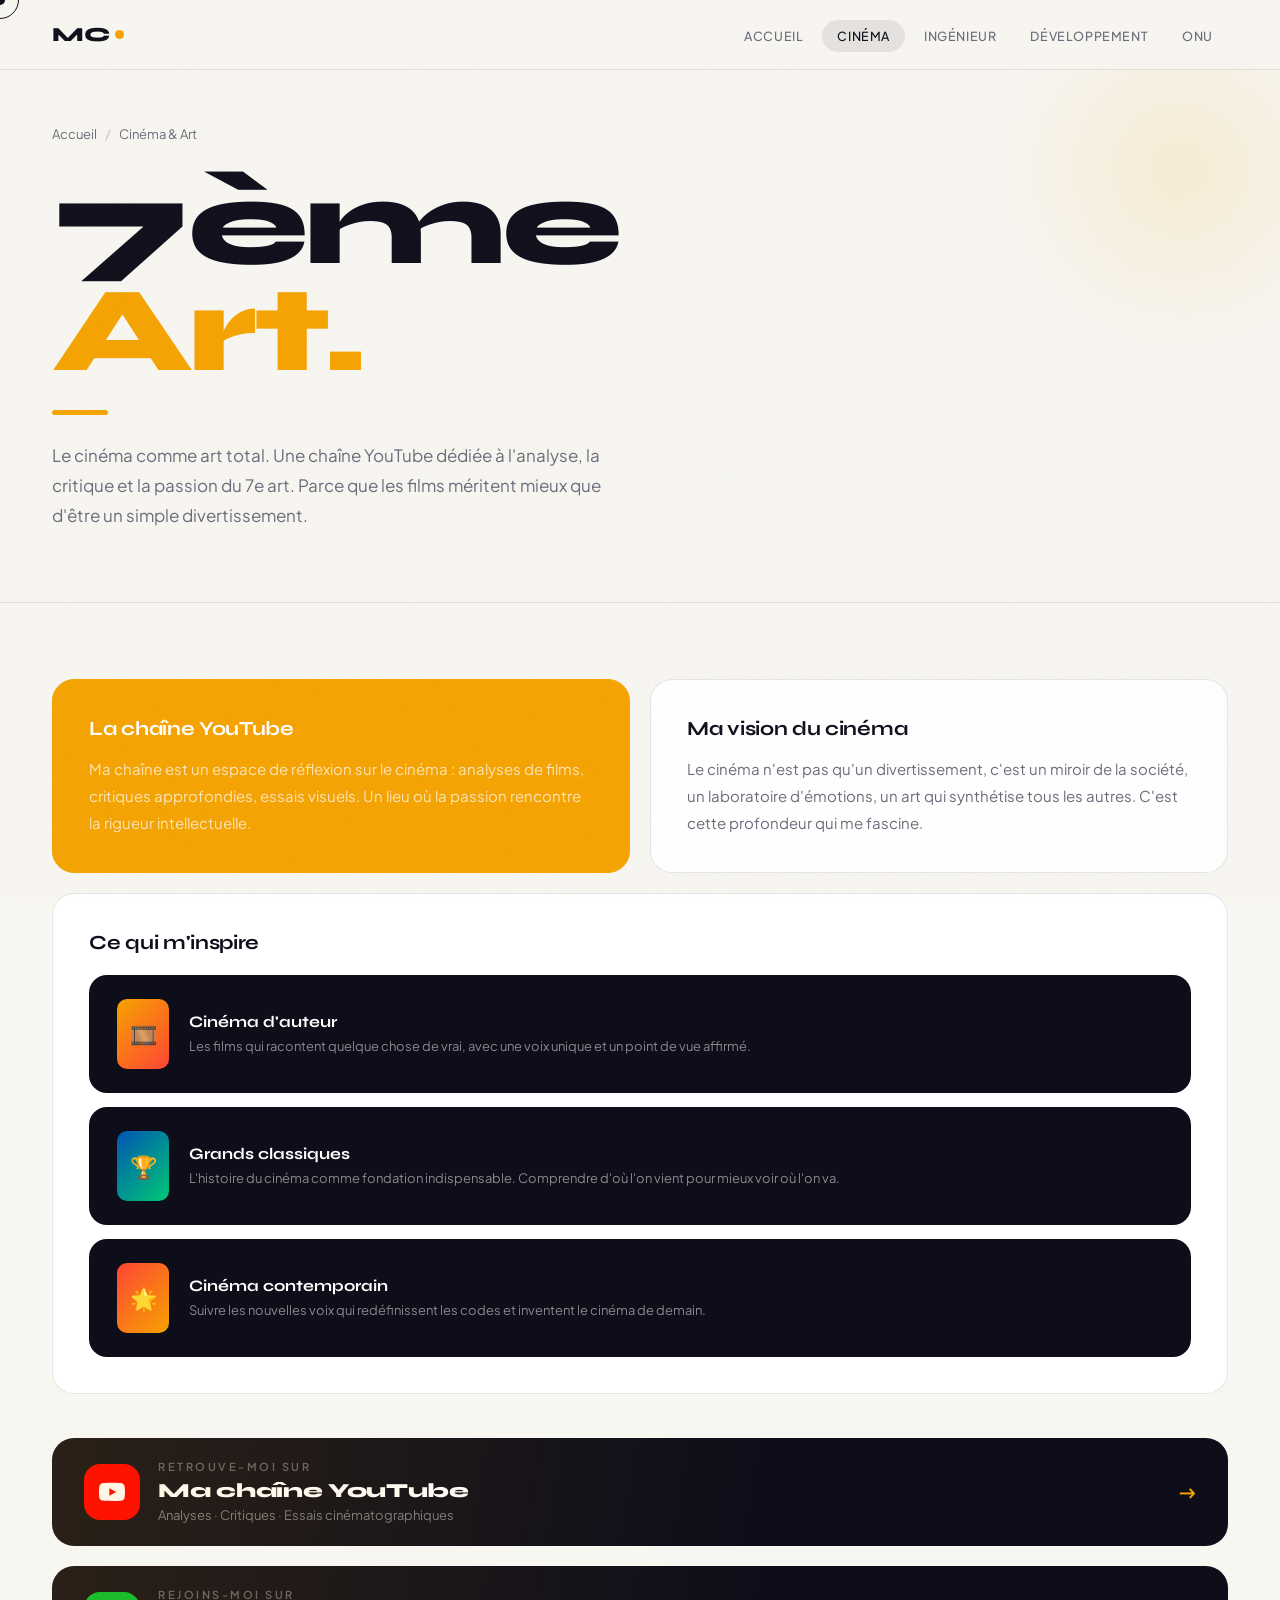
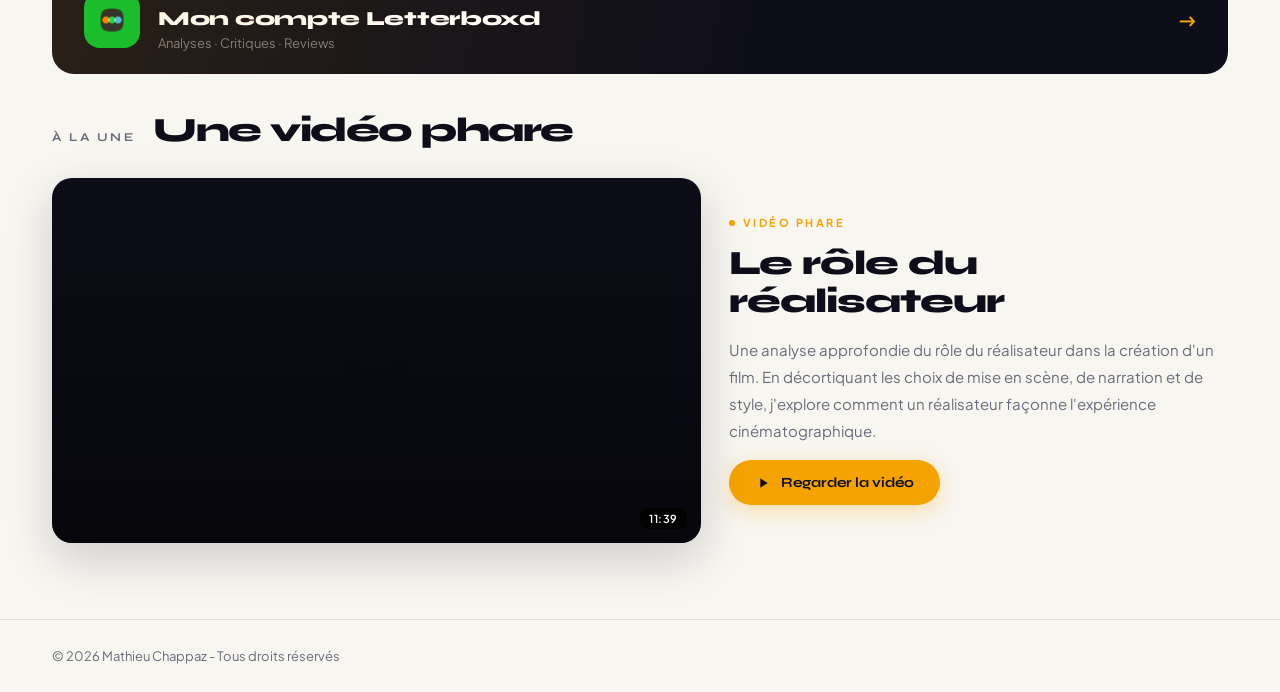
==== commit 1486a590: "Initial Refonte" ====
--- a/cinema.html
+++ b/cinema.html
@@ -3,7 +3,7 @@
 <head>
   <meta charset="UTF-8">
   <meta name="viewport" content="width=device-width, initial-scale=1.0">
-  <title>Cinéma — Mathieu Chappaz</title>
+  <title>Mathieu Chappaz - Cinéma</title>
   <link rel="preconnect" href="https://fonts.googleapis.com">
   <link rel="preconnect" href="https://fonts.gstatic.com" crossorigin>
   <link href="https://fonts.googleapis.com/css2?family=Syne:wght@400;500;600;700;800&family=Plus+Jakarta+Sans:ital,wght@0,300;0,400;0,500;0,600;1,300;1,400&display=swap" rel="stylesheet">
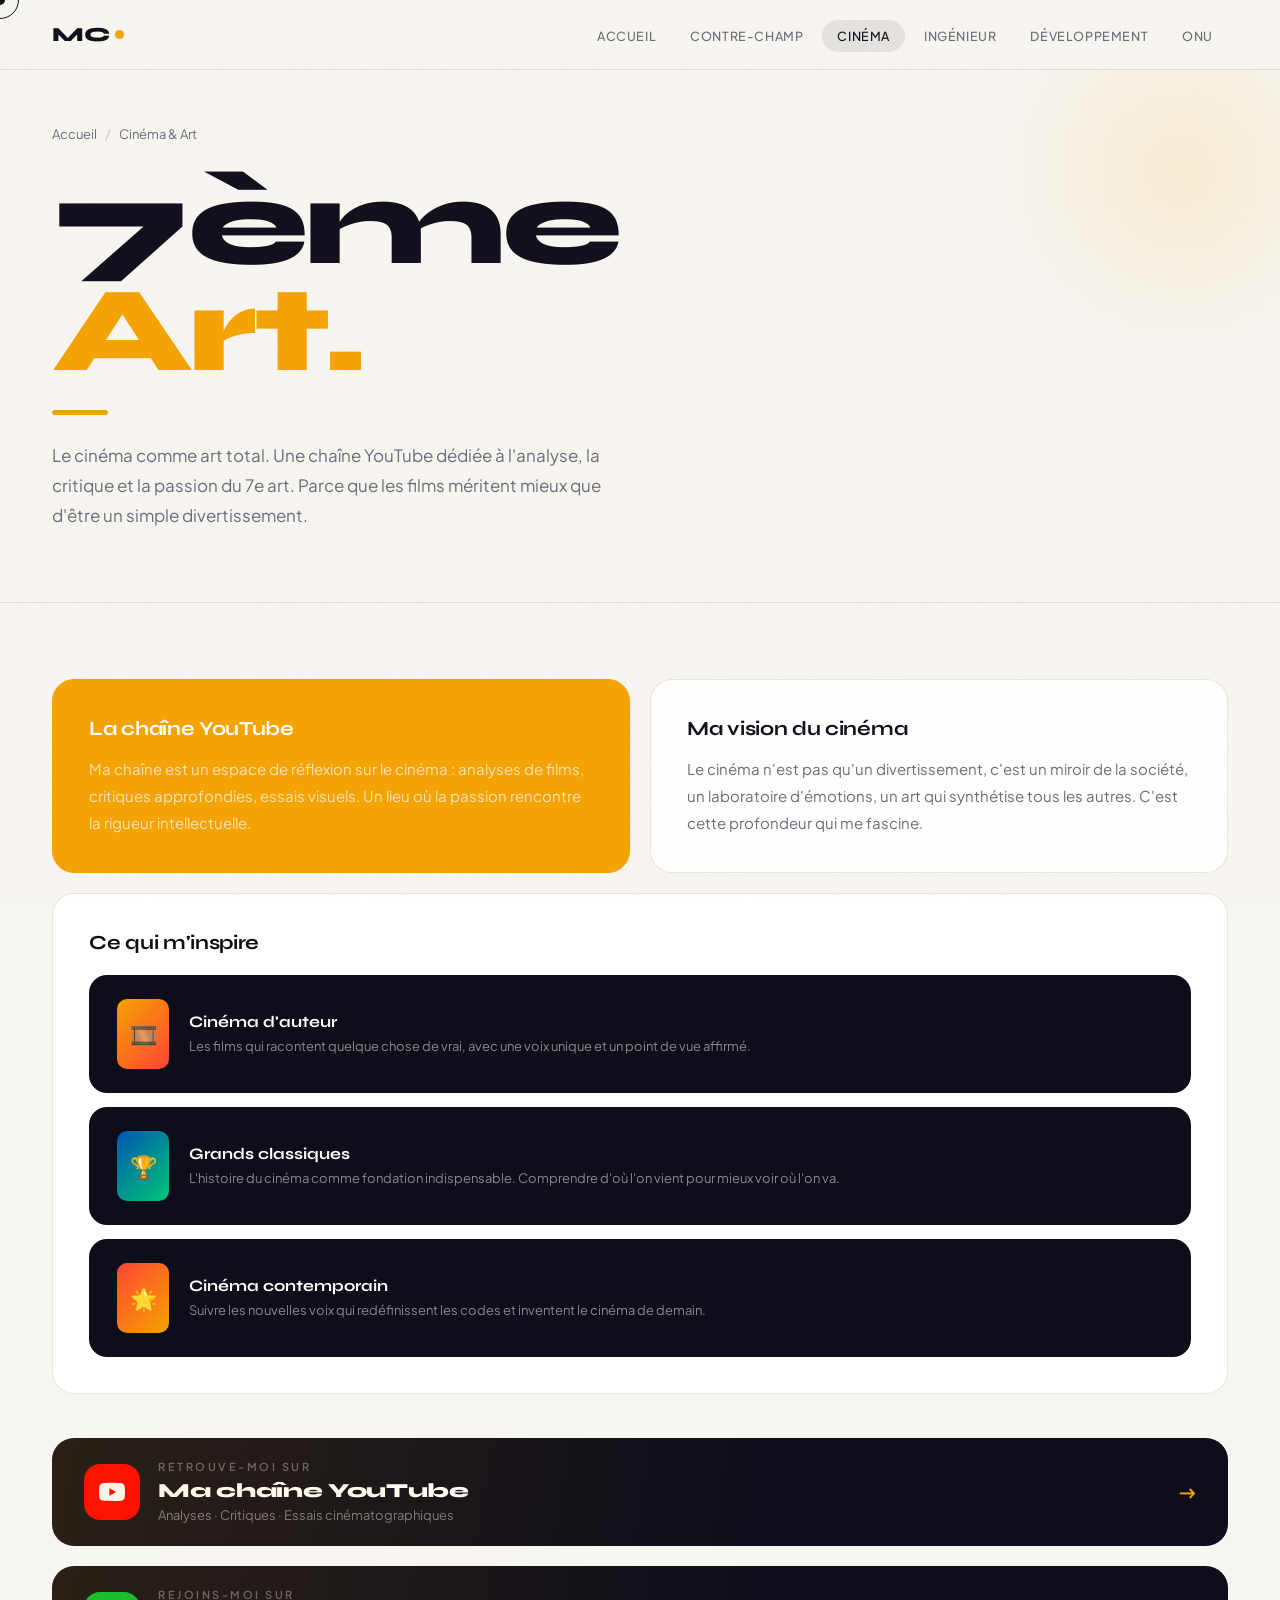
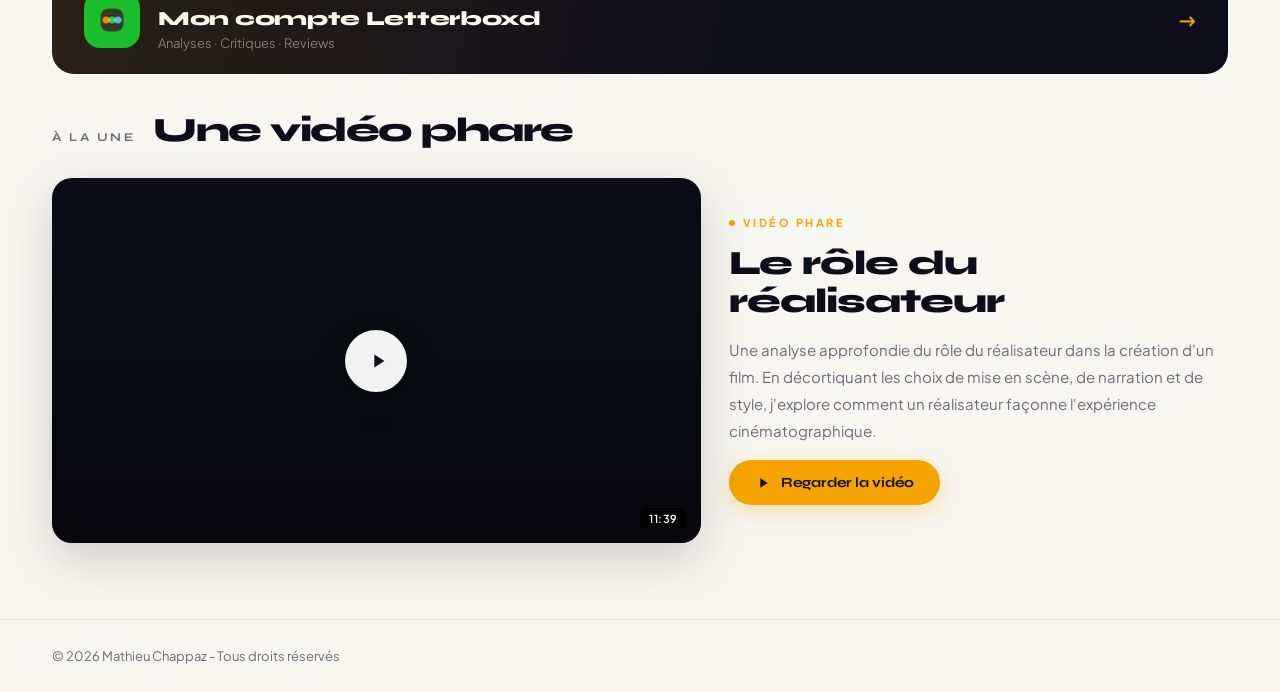
==== commit 17dc16a1: "Update Contre-Champ" ====
--- a/cinema.html
+++ b/cinema.html
@@ -3,7 +3,7 @@
 <head>
   <meta charset="UTF-8">
   <meta name="viewport" content="width=device-width, initial-scale=1.0">
-  <title>Mathieu Chappaz - Cinéma</title>
+  <title>Cinéma — Mathieu Chappaz</title>
   <link rel="preconnect" href="https://fonts.googleapis.com">
   <link rel="preconnect" href="https://fonts.gstatic.com" crossorigin>
   <link href="https://fonts.googleapis.com/css2?family=Syne:wght@400;500;600;700;800&family=Plus+Jakarta+Sans:ital,wght@0,300;0,400;0,500;0,600;1,300;1,400&display=swap" rel="stylesheet">
@@ -28,6 +28,7 @@
     <a class="nav-logo" onclick="go('home')">MC <div class="nav-logo-dot" id="navDot"></div></a>
     <ul class="nav-links">
       <li><a onclick="go('home')" id="nl-home">Accueil</a></li>
+      <li><a onclick="go('contre-champ')" id="nl-cc">Contre-Champ</a></li>
       <li><a onclick="go('cinema')" id="nl-cin" class="active">Cinéma</a></li>
       <li><a onclick="go('ingenieur')" id="nl-ing">Ingénieur</a></li>
       <li><a onclick="go('dev')" id="nl-dev">Développement</a></li>
@@ -37,6 +38,7 @@
   </nav>
   <div class="mobile-drawer" id="mDrawer">
     <a onclick="go('home');toggleDrawer()">Accueil</a>
+    <a onclick="go('contre-champ');toggleDrawer()">Contre-Champ</a>
     <a onclick="go('cinema');toggleDrawer()">Cinéma</a>
     <a onclick="go('ingenieur');toggleDrawer()">Ingénieur</a>
     <a onclick="go('dev');toggleDrawer()">Développement</a>
--- a/style-base.css
+++ b/style-base.css
@@ -8,6 +8,7 @@
       --ing:       #8E4585;
       --cinema:    #F5A300;
       --dev:       #00C875;
+      --cc:        #C10206;
       --nav-h:     70px;
       --ff-d:      'Syne', sans-serif;
       --ff-b:      'Plus Jakarta Sans', sans-serif;
@@ -63,14 +64,15 @@
     .section-head { display:flex; align-items:baseline; gap:18px; margin-bottom:44px; }
     .s-num { font-family:var(--ff-d); font-size:12px; font-weight:700; letter-spacing:2.5px; text-transform:uppercase; color:var(--muted); }
     .s-title { font-family:var(--ff-d); font-size:clamp(28px,3.5vw,48px); font-weight:800; letter-spacing:-1.5px; color:var(--dark); }
-    .domains-grid { display:grid; grid-template-columns:1.35fr 1fr 1fr 1.35fr; grid-template-rows:370px 260px; gap:14px; }
+    .domains-grid { display:grid; grid-template-columns:1.35fr 1fr 1fr 1.35fr; grid-template-rows:260px 370px 260px; gap:14px; }
     .dcard { border-radius:22px; padding:32px 36px; overflow:hidden; position:relative; cursor:pointer; display:flex; flex-direction:column; transition:transform .45s cubic-bezier(.16,1,.3,1), box-shadow .45s; }
     .dcard:hover { transform:scale(.975) translateY(-6px); box-shadow:0 28px 60px rgba(0,0,0,.12); }
     .dcard::before { content:''; position:absolute; inset:0; background:linear-gradient(145deg, rgba(255,255,255,.18) 0%, transparent 55%); pointer-events:none; }
-    .dcard.ing { background:var(--ing); grid-column:2/4; grid-row:1; }
-    .dcard.cin { background:var(--cinema); grid-column:1; grid-row:1/3; }
-    .dcard.dev { background:var(--dev); grid-column:2/4; grid-row:2; }
-    .dcard.onu { background:var(--onu); grid-column:4; grid-row:1/3; }
+    .dcard.cc  { background:var(--cc); grid-column:1/5; grid-row:1; flex-direction:row; align-items:center; padding:26px 40px; }
+    .dcard.ing { background:var(--ing); grid-column:2/4; grid-row:2; }
+    .dcard.cin { background:var(--cinema); grid-column:1; grid-row:2/4; }
+    .dcard.dev { background:var(--dev); grid-column:2/4; grid-row:3; }
+    .dcard.onu { background:var(--onu); grid-column:4; grid-row:2/4; }
     .dcard-idx { font-family:var(--ff-d); font-size:11px; font-weight:700; letter-spacing:2px; color:rgba(255,255,255,.45); margin-bottom:auto; }
     .dcard-body { display:flex; flex-direction:column; }
     .dcard-ico { font-size:38px; line-height:1; margin-bottom:14px; }
@@ -78,6 +80,14 @@
     .dcard-desc { font-size:13.5px; line-height:1.65; color:rgba(255,255,255,.7); max-width:300px; margin-bottom:22px; }
     .dcard-cta { display:inline-flex; align-items:center; gap:8px; font-size:12px; font-weight:700; letter-spacing:1.5px; text-transform:uppercase; color:#fff; border-bottom:1.5px solid rgba(255,255,255,.35); padding-bottom:4px; transition:gap .25s; }
     .dcard:hover .dcard-cta { gap:16px; }
+    /* variante horizontale pleine largeur (Contre-Champ) */
+    .dcard.cc .dcard-idx { margin-bottom:0; margin-right:28px; flex-shrink:0; }
+    .dcard.cc .dcard-body { flex-direction:row; align-items:center; gap:24px; width:100%; }
+    .dcard.cc .dcard-ico { margin-bottom:0; font-size:40px; flex-shrink:0; }
+    .dcard.cc .dcard-text { flex:1; min-width:0; }
+    .dcard.cc .dcard-title { margin-bottom:6px; font-size:23px; }
+    .dcard.cc .dcard-desc { margin-bottom:0; max-width:560px; }
+    .dcard.cc .dcard-cta { flex-shrink:0; margin-left:16px; }
 
     /* ABOUT — photo agrandie */
     .section-about { padding:100px 52px; display:grid; grid-template-columns:auto 1.1fr; gap:72px; align-items:center; }
@@ -122,6 +132,7 @@
     /* INNER PAGES */
     [data-accent="onu"]     { --pa: var(--onu); }
     [data-accent="ing"]     { --pa: var(--ing); }
+    [data-accent="cc"]      { --pa: var(--cc); }
     [data-accent="cinema"]  { --pa: var(--cinema); }
     [data-accent="dev"]     { --pa: var(--dev); }
     [data-accent="hopaway"] { --pa: #00C875; }
@@ -215,12 +226,19 @@
     .proj-arrow { font-size:18px; color:var(--muted); transition:transform .3s, color .3s; font-family:var(--ff-d); font-weight:700; }
     .proj-card:hover .proj-arrow { color:var(--dark); }
 
+    /* PULL-QUOTE (citation mise en avant) */
+    .pull-quote { text-align:center; max-width:740px; margin:8px auto 56px; padding:12px 24px; }
+    .pull-quote p { font-family:var(--ff-d); font-size:clamp(20px,2.6vw,30px); font-weight:600; line-height:1.5; color:var(--dark); letter-spacing:-.4px; }
+    .pull-quote cite { display:block; margin-top:20px; font-style:normal; font-size:11px; font-weight:700; letter-spacing:2.5px; text-transform:uppercase; color:var(--pa); }
+
     /* RESEARCH CARD (lien vers un travail de recherche externe) */
     .research-card { display:flex; align-items:stretch; background:#fff; border:1px solid var(--border); border-radius:24px; overflow:hidden; text-decoration:none; color:inherit; margin-bottom:48px; transition:transform .4s cubic-bezier(.16,1,.3,1), box-shadow .4s; }
     .research-card:hover { transform:translateY(-8px); box-shadow:0 28px 60px rgba(0,0,0,.1); }
     .research-card:hover .research-arrow { transform:translate(3px,-3px); }
     .research-visual { flex:0 0 220px; display:flex; align-items:center; justify-content:center; background:linear-gradient(150deg, var(--pa), var(--dark)); }
     .research-ico { font-size:56px; }
+    .research-visual--logo { background:#fff; padding:28px; }
+    .research-logo { max-width:100%; max-height:100%; width:auto; height:auto; object-fit:contain; }
     .research-body { flex:1; padding:32px 36px; display:flex; flex-direction:column; gap:12px; }
     .research-meta { font-size:11px; font-weight:700; letter-spacing:2px; text-transform:uppercase; color:var(--pa); }
     .research-body h3 { font-family:var(--ff-d); font-size:22px; font-weight:800; color:var(--dark); letter-spacing:-.4px; line-height:1.2; }
@@ -480,6 +498,10 @@
       footer { padding:24px; flex-direction:column; gap:14px; text-align:center; }
       .domains-grid,.projects-grid { grid-template-columns:1fr; }
       .dcard.ing,.dcard.cin,.dcard.dev,.dcard.onu { grid-column:1; grid-row:auto; }
+      .dcard.cc { grid-column:1; grid-row:auto; flex-direction:column; align-items:flex-start; padding:32px 36px; }
+      .dcard.cc .dcard-idx { margin-right:0; margin-bottom:auto; }
+      .dcard.cc .dcard-body { flex-direction:column; align-items:flex-start; }
+      .dcard.cc .dcard-text { margin-bottom:22px; }
       .research-card { flex-direction:column; }
       .research-visual { flex:0 0 140px; width:100%; }
       .research-body { padding:26px 24px; }
